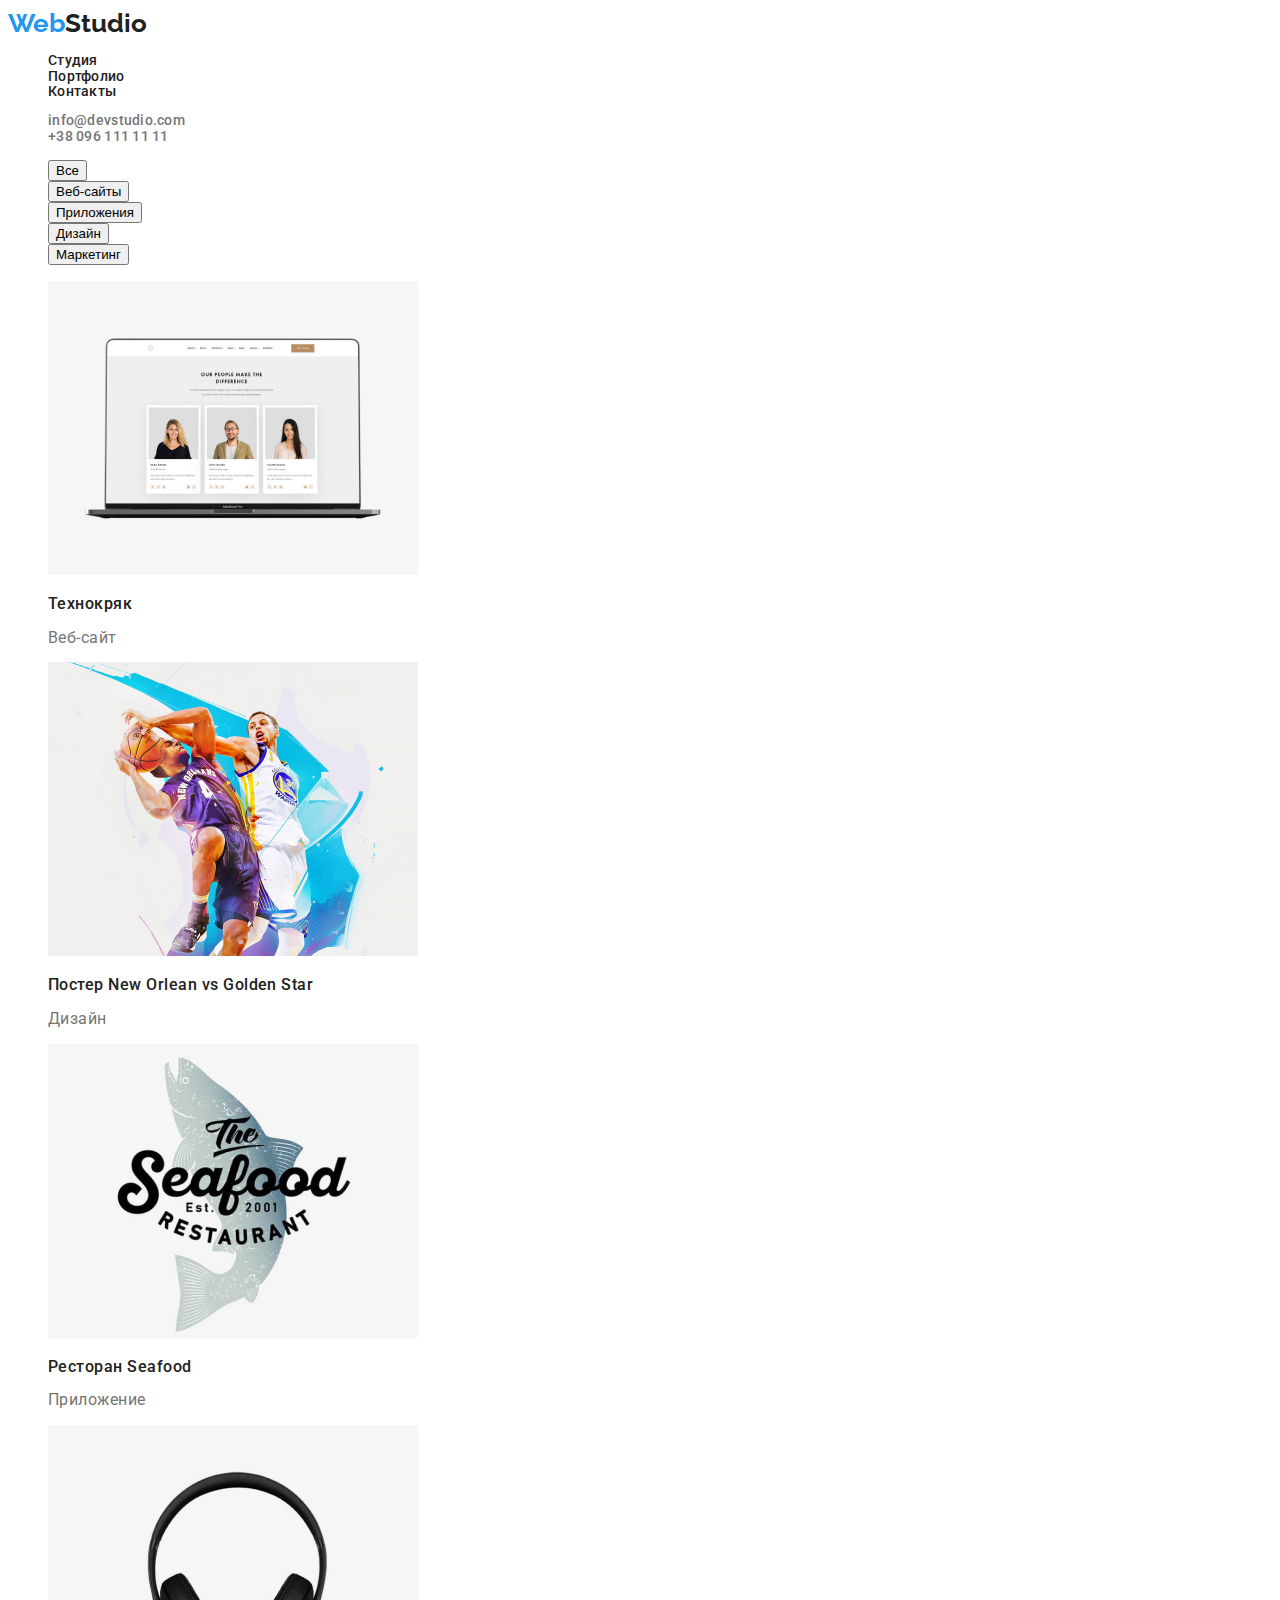
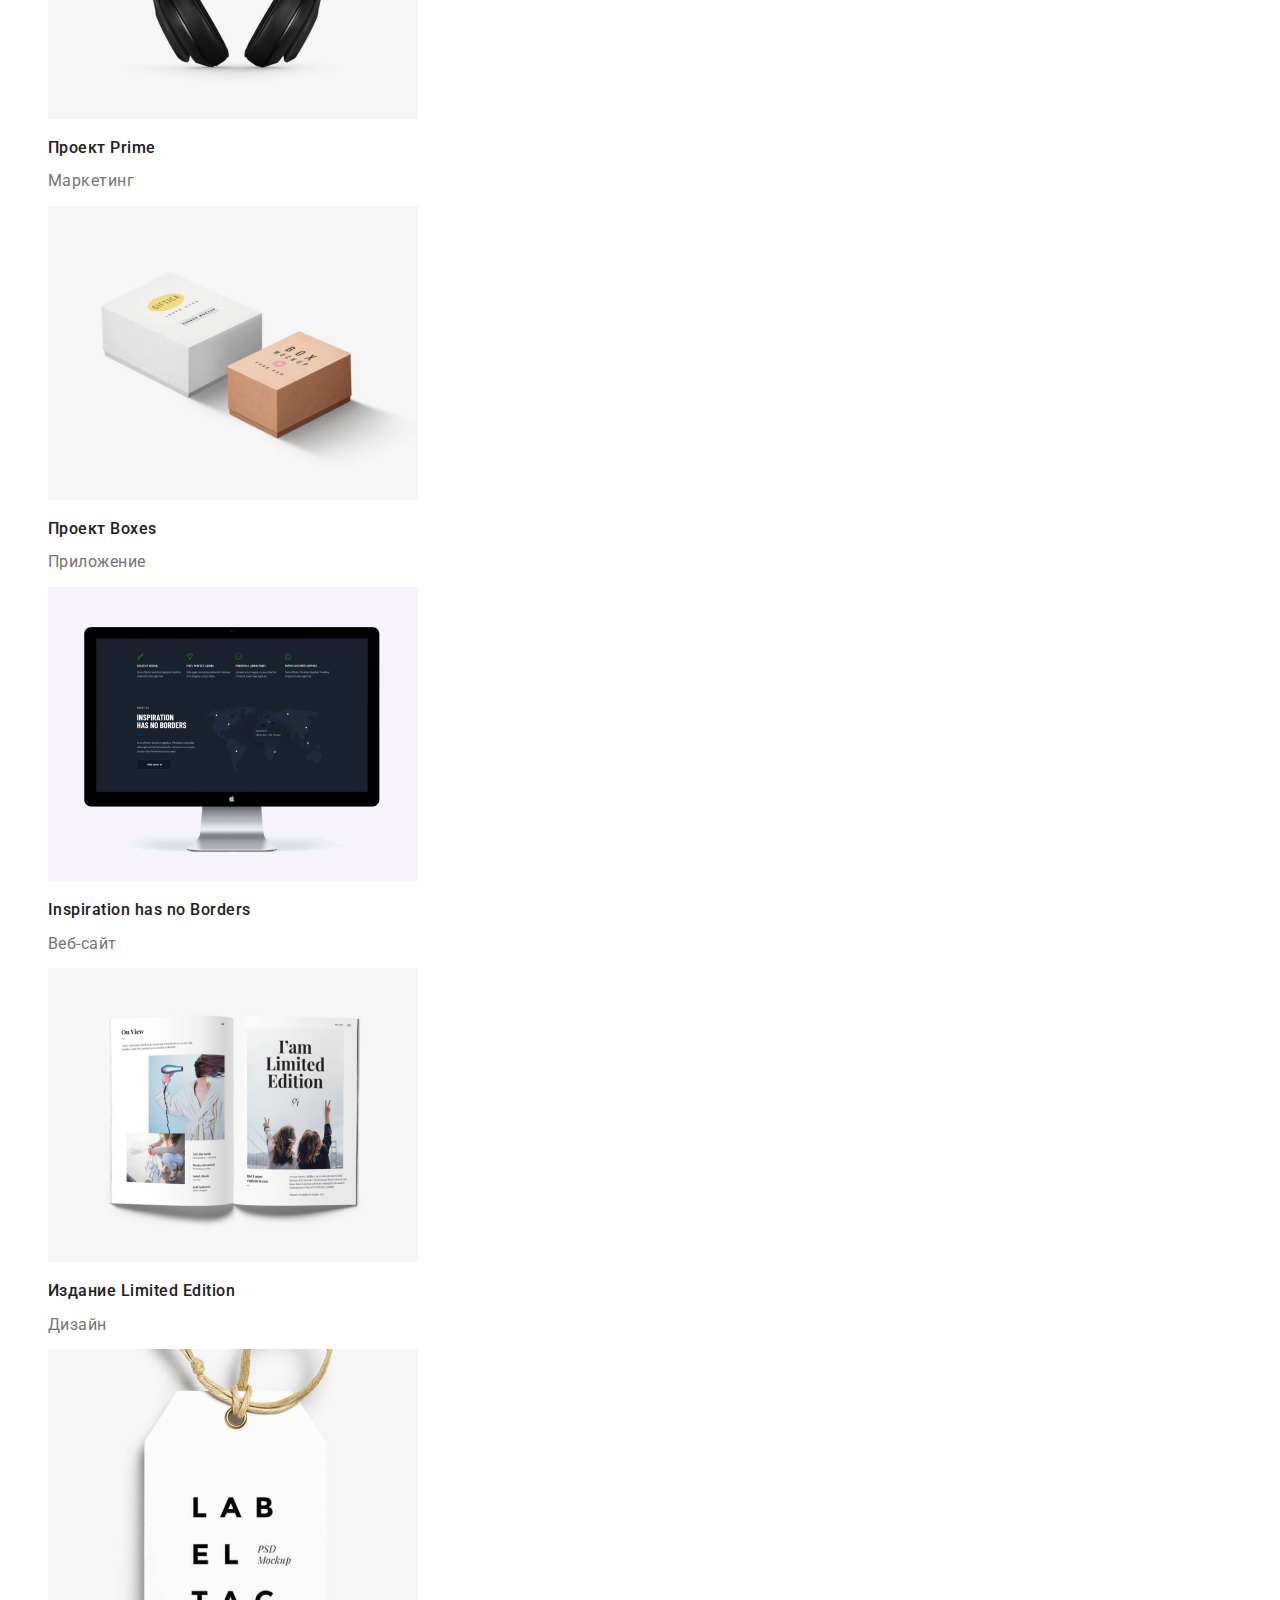
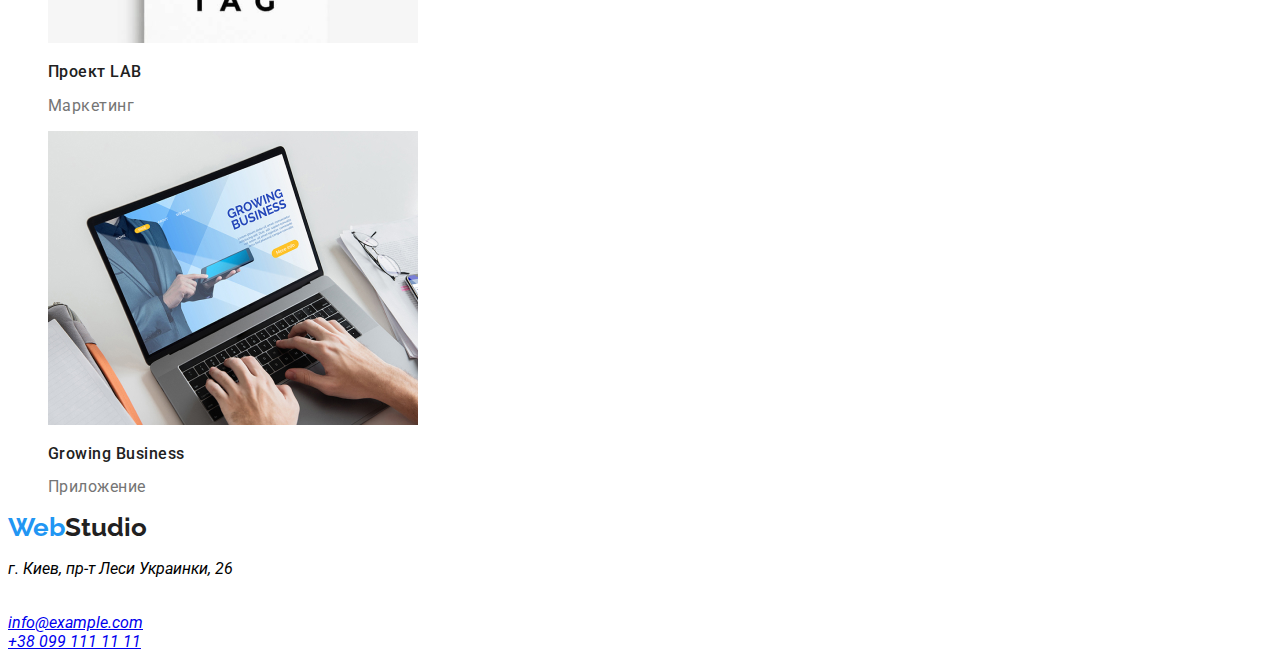
==== portfolio.html @ 52f489bc "." ====
<!DOCTYPE html>
<html lang="ru">

<head>
    <meta charset="UTF-8">
    <meta http-equiv="X-UA-Compatible" content="IE=edge">
    <meta name="viewport" content="width=device-width, initial-scale=1.0">
    <title>GOIT-HW-02</title>
    <link rel="stylesheet" href="css/styles.css">
    <link rel="preconnect" href="https://fonts.gstatic.com">
    <link href="https://fonts.googleapis.com/css2?family=Raleway:wght@700&family=Roboto:wght@400;500;700&display=swap"
        rel="stylesheet">
</head>

<body>
<!-- Шапка -->
<header>
    <nav>
        <a href="./index.html" class="logo">Web<span class="logo-span">Studio</span></a>
        <ul class="head-menu">
            <li><a href="./index.html" class="head-link">Студия</a></li>
            <li><a href="./portfolio.html" class="head-link">Портфолио</a></li>
            <li><a href="" class="head-link">Контакты</a></li>
        </ul>
    </nav>
    <ul class="head-contacts">
        <li><a href="mailto:info@devstudio.com" class="contact-link">info@devstudio.com</a></li>
        <li><a href="tel:+38 096 111 11 11" class="contact-link">+38 096 111 11 11</a></li>
    </ul>
</header>
    <main>
        <!-- Навигация -->
        <section>
            <ul class="button-nav">
                <li class="item"><a href=""><button type="button">Все</button></a></li>
                <li class="item"><a href=""><button type="button">Веб-сайты</button></a></li>
                <li class="item"><a href=""><button type="button">Приложения</button></a></li>
                <li class="item"><a href=""><button type="button">Дизайн</button></a></li>
                <li class="item"><a href=""><button type="button">Маркетинг</button></a></li>
            </ul>
        </section>
        <!-- Карточки -->
        <section class="product">
            <ul class="product-line">
                <li class="item">
                    <a class="link" href="">
                        <img src="./images/work1.jpg" alt="Веб-сайт" width="370" height="294">
                        <h3 class="heading">Технокряк</h3>
                        <p>Веб-сайт</p>
                    </a>
                </li>
                <li class="item">
                    <a class="link" href="">
                        <img src="./images/work2.jpg" alt="Дизайн" width="370" height="294">
                        <h3 class="heading">Постер New Orlean vs Golden Star</h3>
                        <p>Дизайн</p></a>
                    </li>
                <li class="item">
                    <a class="link" href="">
                        <img src="./images/work3.jpg" alt="Приложение" width="370" height="294">
                        <h3 class="heading">Ресторан Seafood</h3>
                        <p>Приложение</p></a>
                    </li>
                <li class="item">
                    <a class="link" href="">
                        <img src="./images/work4.jpg" alt="Маркетинг" width="370" height="294">
                        <h3 class="heading">Проект Prime</h3>
                        <p>Маркетинг</p></a>
                    </li>
                <li class="item">
                    <a class="link" href="">
                        <img src="./images/work5.jpg" alt="Приложение" width="370" height="294">
                        <h3 class="heading">Проект Boxes</h3>
                        <p>Приложение</p></a>
                    </li>
                <li class="item">
                    <a class="link" href="">
                        <img src="./images/work6.jpg" alt="Веб-сайт" width="370" height="294">
                        <h3 class="heading">Inspiration has no Borders</h3>
                        <p>Веб-сайт</p></a>
                    </li>
                <li class="item">
                    <a class="link" href="">
                        <img src="./images/work7.jpg" alt="Дизайн" width="370" height="294">
                        <h3 class="heading">Издание Limited Edition</h3>
                        <p>Дизайн</p></a>
                    </li>
                <li class="item">
                    <a class="link" href="">
                        <img src="./images/work8.jpg" alt="Маркетинг" width="370" height="294">
                        <h3 class="heading">Проект LAB</h3>
                        <p>Маркетинг</p></a>
                    </li>
                <li class="item">
                    <a class="link" href="">
                        <img src="./images/work9.jpg" alt="Приложение" width="370" height="294">
                        <h3 class="heading">Growing Business</h3>
                        <p>Приложение</p></a>
                    </li>
            </ul>
        </section>
    </main>
    <!-- Подвал -->
    <footer>
        <a href="logo" class="logo">Web<span class="logo-span">Studio</span></a>
        <address>
            <p>г. Киев, пр-т Леси Украинки, 26</p> <br>
            <a href="mailto:info@example.com">info@example.com</a> <br>
            <a href="tel:+38 099 111 11 11">+38 099 111 11 11</a>
        </address>
    </footer3
</body>

</html>
---- css/styles.css ----
:root {
  --bg-color: #ffffff;
  --second-text-color: #2196f3;
  --lead-text-color: #212121;
  --contacts-text: #757575;
}
body {
  font-family: "Roboto", sans-serif;
}
.logo {
  font-family: "Raleway", sans-serif;
  font-weight: 700;
  font-size: 26px;
  color: var(--second-text-color);
  line-height: 1.2;
  text-decoration: none;
}
.logo-span {
  color: var(--lead-text-color);
}
.head-menu {
  color: var(--lead-text-color);
  font-weight: 500;
  font-size: 14px;
  line-height: 1.1;
  letter-spacing: 0.02em;
  list-style: none;
}
.head-link {
  text-decoration: none;
  color: var(--lead-text-color);
}
.head-link:focus,
.head-link:hover {
  color: var(--second-text-color);
}
.head-contacts {
  color: var(--contacts-text);
  font-weight: 500;
  font-size: 14px;
  line-height: 1.1;
  letter-spacing: 0.02em;
  list-style: none;
  text-decoration: none;
}
.contact-link {
  text-decoration: none;
  color: var(--contacts-text);
}
.contact-link:focus,
.contact-link:hover {
  color: var(--second-text-color);
}
.banner {
  text-align: center;
}
.banner > h1 {
  font-size: 44px;
  font-weight: 900;
  line-height: 1.3;
  text-transform: uppercase;
  /* color: var(--bg-color); */
}
.banner > button {
  color: var(--bg-color);
  font-size: 16px;
  font-weight: 700;
  line-height: 1.8;
  cursor: pointer;
}
.work li {
  list-style: none;
}
.work-line h2 {
  font-weight: 700;
  font-size: 14px;
  line-height: 1.1;
  letter-spacing: 0.03em;
  text-transform: uppercase;
  color: var(--lead-text-color);
}
.work-line p {
  font-size: 14px;
  line-height: 1.7;
  letter-spacing: 0.03em;
  color: var(--contacts-text);
}
.work-heading {
  font-weight: 700;
  font-size: 36px;
  line-height: 1.1;
  letter-spacing: 0.03em;
  text-align: center;
  color: var(--lead-text-color);
}
.team li {
  list-style: none;
}
.team-heading {
  font-weight: 700;
  font-weight: 700;
  font-size: 36px;
  line-height: 1.1;
  letter-spacing: 0.03em;
  text-align: center;
  color: var(--lead-text-color);
}
.team-line h3 {
  font-size: 16px;
  font-weight: 500;
  line-height: 1.1;
  letter-spacing: 0.03em;
  color: var(--lead-text-color);
}
.team-line p {
  font-size: 16px;
  line-height: 1.1;
  letter-spacing: 0.03em;
  color: var(--contacts-text);
}
/* Фильтр */

.button-nav .item {
  list-style: none;
}
/* Продукты компании */

.product-line {
  list-style: none;
}
.product-line .heading {
  font-size: 16px;
  font-weight: 500;
  line-height: 1.1;
  letter-spacing: 0.03em;
  color: var(--lead-text-color);
}
.product-line p {
  font-size: 16px;
  line-height: 1.1;
  letter-spacing: 0.03em;
  color: var(--contacts-text);
}
.product-line .link {
  text-decoration: none;
}
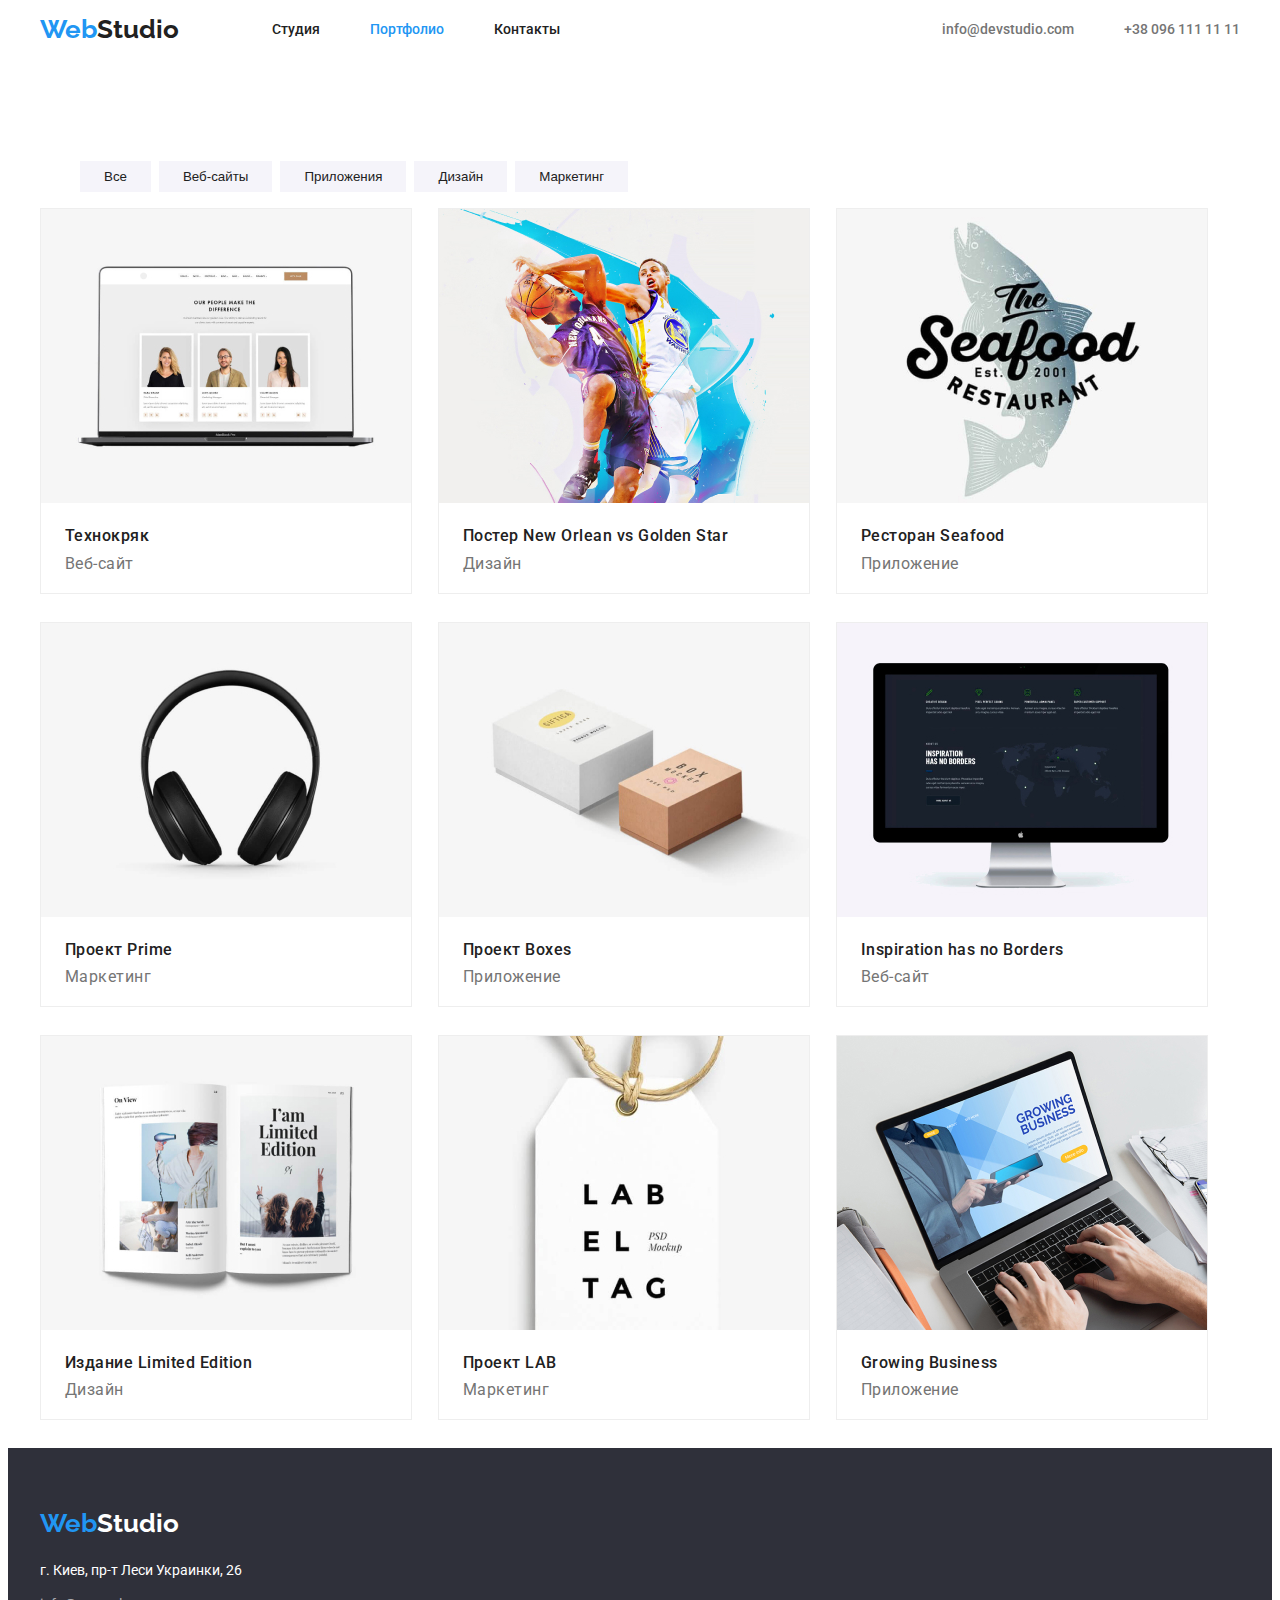
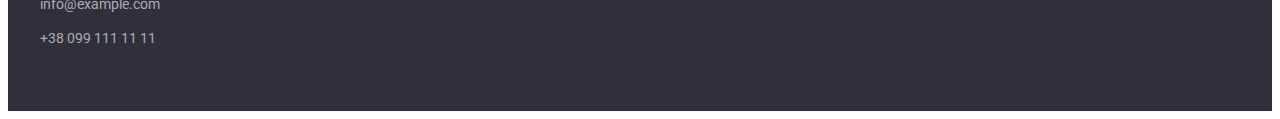
==== commit c813ad9f: "Комит" ====
--- a/portfolio.html
+++ b/portfolio.html
@@ -5,7 +5,10 @@
     <meta charset="UTF-8">
     <meta http-equiv="X-UA-Compatible" content="IE=edge">
     <meta name="viewport" content="width=device-width, initial-scale=1.0">
-    <title>GOIT-HW-02</title>
+    <title>GOIT-HW-03</title>
+    <link rel="stylesheet" href="https://cdnjs.cloudflare.com/ajax/libs/modern-normalize/1.1.0/modern-normalize.min.css"
+        integrity="sha512-wpPYUAdjBVSE4KJnH1VR1HeZfpl1ub8YT/NKx4PuQ5NmX2tKuGu6U/JRp5y+Y8XG2tV+wKQpNHVUX03MfMFn9Q=="
+        crossorigin="anonymous" referrerpolicy="no-referrer" />
     <link rel="stylesheet" href="css/styles.css">
     <link rel="preconnect" href="https://fonts.gstatic.com">
     <link href="https://fonts.googleapis.com/css2?family=Raleway:wght@700&family=Roboto:wght@400;500;700&display=swap"
@@ -14,101 +17,113 @@
 
 <body>
 <!-- Шапка -->
-<header>
-    <nav>
-        <a href="./index.html" class="logo">Web<span class="logo-span">Studio</span></a>
-        <ul class="head-menu">
-            <li><a href="./index.html" class="head-link">Студия</a></li>
-            <li><a href="./portfolio.html" class="head-link">Портфолио</a></li>
-            <li><a href="" class="head-link">Контакты</a></li>
+<header class="header-page">
+    <div class="container">
+        <nav class="nav-head">
+            <!-- Логотип -->
+            <a href="./index.html" class="logo">Web<span class="logo-span">Studio</span></a>
+            <!-- Меню  -->
+            <ul class="head-menu">
+                <li class="item "><a href="./index.html" class="head-link">Студия</a></li>
+                <li class="item"><a href="./portfolio.html" class="head-link active">Портфолио</a></li>
+                <li class="item"><a href="" class="head-link">Контакты</a></li>
+            </ul>
+        </nav>
+        <!-- Контакты -->
+        <ul class="head-contacts">
+            <li class="item"><a class="link" href="mailto:info@devstudio.com">info@devstudio.com</a></li>
+            <li class="item"><a class="link" href="tel:+38 096 111 11 11">+38 096 111 11 11</a></li>
         </ul>
-    </nav>
-    <ul class="head-contacts">
-        <li><a href="mailto:info@devstudio.com" class="contact-link">info@devstudio.com</a></li>
-        <li><a href="tel:+38 096 111 11 11" class="contact-link">+38 096 111 11 11</a></li>
-    </ul>
+
+    </div>
 </header>
     <main>
         <!-- Навигация -->
-        <section>
-            <ul class="button-nav">
-                <li class="item"><a href=""><button type="button">Все</button></a></li>
-                <li class="item"><a href=""><button type="button">Веб-сайты</button></a></li>
-                <li class="item"><a href=""><button type="button">Приложения</button></a></li>
-                <li class="item"><a href=""><button type="button">Дизайн</button></a></li>
-                <li class="item"><a href=""><button type="button">Маркетинг</button></a></li>
+        <section class="filtr">
+            <div class="container">
+            <ul class="line">
+                <li class="item"><a class="link" href=""><button class="button" type="button">Все</button></a></li>
+                <li class="item"><a class="link" href=""><button class="button" type="button">Веб-сайты</button></a></li>
+                <li class="item"><a class="link" href=""><button class="button" type="button">Приложения</button></a></li>
+                <li class="item"><a class="link" href=""><button class="button" type="button">Дизайн</button></a></li>
+                <li class="item"><a class="link" href=""><button class="button" type="button">Маркетинг</button></a></li>
             </ul>
+            </div>
         </section>
         <!-- Карточки -->
         <section class="product">
-            <ul class="product-line">
+            <div class="container">
+            <ul class="line">
                 <li class="item">
                     <a class="link" href="">
                         <img src="./images/work1.jpg" alt="Веб-сайт" width="370" height="294">
-                        <h3 class="heading">Технокряк</h3>
-                        <p>Веб-сайт</p>
+                        <h3 class="title">Технокряк</h3>
+                        <p class="text">Веб-сайт</p>
                     </a>
                 </li>
                 <li class="item">
                     <a class="link" href="">
                         <img src="./images/work2.jpg" alt="Дизайн" width="370" height="294">
-                        <h3 class="heading">Постер New Orlean vs Golden Star</h3>
-                        <p>Дизайн</p></a>
+                        <h3 class="title">Постер New Orlean vs Golden Star</h3>
+                        <p class="text">Дизайн</p></a>
                     </li>
                 <li class="item">
                     <a class="link" href="">
                         <img src="./images/work3.jpg" alt="Приложение" width="370" height="294">
-                        <h3 class="heading">Ресторан Seafood</h3>
-                        <p>Приложение</p></a>
+                        <h3 class="title">Ресторан Seafood</h3>
+                        <p class="text">Приложение</p></a>
                     </li>
                 <li class="item">
                     <a class="link" href="">
                         <img src="./images/work4.jpg" alt="Маркетинг" width="370" height="294">
-                        <h3 class="heading">Проект Prime</h3>
-                        <p>Маркетинг</p></a>
+                        <h3 class="title">Проект Prime</h3>
+                        <p class="text">Маркетинг</p></a>
                     </li>
                 <li class="item">
                     <a class="link" href="">
                         <img src="./images/work5.jpg" alt="Приложение" width="370" height="294">
-                        <h3 class="heading">Проект Boxes</h3>
-                        <p>Приложение</p></a>
+                        <h3 class="title">Проект Boxes</h3>
+                        <p class="text">Приложение</p></a>
                     </li>
                 <li class="item">
                     <a class="link" href="">
                         <img src="./images/work6.jpg" alt="Веб-сайт" width="370" height="294">
-                        <h3 class="heading">Inspiration has no Borders</h3>
-                        <p>Веб-сайт</p></a>
+                        <h3 class="title">Inspiration has no Borders</h3>
+                        <p class="text">Веб-сайт</p></a>
                     </li>
                 <li class="item">
                     <a class="link" href="">
                         <img src="./images/work7.jpg" alt="Дизайн" width="370" height="294">
-                        <h3 class="heading">Издание Limited Edition</h3>
-                        <p>Дизайн</p></a>
+                        <h3 class="title">Издание Limited Edition</h3>
+                        <p class="text">Дизайн</p></a>
                     </li>
                 <li class="item">
                     <a class="link" href="">
                         <img src="./images/work8.jpg" alt="Маркетинг" width="370" height="294">
-                        <h3 class="heading">Проект LAB</h3>
-                        <p>Маркетинг</p></a>
+                        <h3 class="title">Проект LAB</h3>
+                        <p class="text">Маркетинг</p></a>
                     </li>
                 <li class="item">
                     <a class="link" href="">
                         <img src="./images/work9.jpg" alt="Приложение" width="370" height="294">
-                        <h3 class="heading">Growing Business</h3>
-                        <p>Приложение</p></a>
+                        <h3 class="title">Growing Business</h3>
+                        <p class="text">Приложение</p></a>
                     </li>
             </ul>
+            </div>
         </section>
     </main>
     <!-- Подвал -->
-    <footer>
-        <a href="logo" class="logo">Web<span class="logo-span">Studio</span></a>
-        <address>
-            <p>г. Киев, пр-т Леси Украинки, 26</p> <br>
-            <a href="mailto:info@example.com">info@example.com</a> <br>
-            <a href="tel:+38 099 111 11 11">+38 099 111 11 11</a>
-        </address>
-    </footer3
+    <footer class="footer">
+        <div class="cont-footer container">
+            <a href="logo" class="logo">Web<span class="logo-span">Studio</span></a>
+            <address>
+                <p class="text">г. Киев, пр-т Леси Украинки, 26</p>
+                <a class="link" href="mailto:info@example.com">info@example.com</a>
+                <a class="link" href="tel:+38 099 111 11 11">+38 099 111 11 11</a>
+            </address>
+        </div>
+    </footer>
 </body>
 
 </html>--- a/css/styles.css
+++ b/css/styles.css
@@ -3,75 +3,144 @@
   --second-text-color: #2196f3;
   --lead-text-color: #212121;
   --contacts-text: #757575;
+  --hero: #2f303a;
+  --footer-link: rgba(255, 255, 255, 0.6);
+  --filtr: #f5f4fa;
 }
 body {
   font-family: "Roboto", sans-serif;
 }
+
+/* Шапка */
+/* Контейнер */
+.container {
+  display: flex;
+
+  width: 1200px;
+  margin-left: auto;
+  margin-right: auto;
+  padding: 0px 15px;
+}
+
+/* Логотип */
 .logo {
-  font-family: "Raleway", sans-serif;
-  font-weight: 700;
+  font-family: Raleway;
+  font-style: normal;
+  font-weight: bold;
   font-size: 26px;
+  line-height: 1.2;
   color: var(--second-text-color);
-  line-height: 1.2;
-  text-decoration: none;
+  text-decoration: none;
+  border-color: transparent;
 }
 .logo-span {
   color: var(--lead-text-color);
 }
+/* Меню навигации */
+.nav-head {
+  display: flex;
+  align-items: center;
+}
 .head-menu {
-  color: var(--lead-text-color);
+  display: flex;
+
+  list-style: none;
+  font-family: Roboto;
+  font-style: normal;
   font-weight: 500;
   font-size: 14px;
   line-height: 1.1;
-  letter-spacing: 0.02em;
-  list-style: none;
+  margin-left: 93px;
+  padding: 0;
+}
+.head-menu .item:not(:first-child) {
+  margin-left: 50px;
 }
 .head-link {
-  text-decoration: none;
-  color: var(--lead-text-color);
-}
-.head-link:focus,
-.head-link:hover {
+  display: block;
+  text-decoration: none;
+  color: var(--lead-text-color);
+}
+.head-link:hover,
+.head-link:focus {
   color: var(--second-text-color);
 }
+
+/* Контакты */
 .head-contacts {
-  color: var(--contacts-text);
+  display: flex;
+
+  margin-left: auto;
+  font-family: Roboto;
+  font-style: normal;
   font-weight: 500;
   font-size: 14px;
   line-height: 1.1;
-  letter-spacing: 0.02em;
-  list-style: none;
-  text-decoration: none;
-}
-.contact-link {
-  text-decoration: none;
-  color: var(--contacts-text);
-}
-.contact-link:focus,
-.contact-link:hover {
+  color: var(--contacts-text);
+  list-style: none;
+}
+.head-contacts .item:not(:first-child) {
+  margin-left: 50px;
+}
+.head-contacts .link {
+  color: var(--contacts-text);
+  text-decoration: none;
+}
+.head-contacts .link:focus,
+.head-contacts .link:hover {
   color: var(--second-text-color);
 }
+
+/* Спец.класс */
+.active {
+  color: var(--second-text-color);
+}
+
+/* Герой */
 .banner {
   text-align: center;
-}
-.banner > h1 {
+  background-color: var(--hero);
+  padding: 200px 452px;
+}
+.banner .title {
   font-size: 44px;
   font-weight: 900;
   line-height: 1.3;
   text-transform: uppercase;
-  /* color: var(--bg-color); */
-}
-.banner > button {
-  color: var(--bg-color);
+  color: var(--bg-color);
+}
+.banner .button {
+  color: var(--bg-color);
+  background-color: var(--second-text-color);
   font-size: 16px;
   font-weight: 700;
   line-height: 1.8;
   cursor: pointer;
-}
-.work li {
-  list-style: none;
-}
-.work-line h2 {
+  padding: 10px 32px;
+  box-shadow: 0px 4px 4px rgba(0, 0, 0, 0.15);
+  border-color: transparent;
+  border-radius: 4px;
+}
+/* Наши сильные стороны */
+.work {
+  padding: 94px 0;
+}
+.work .item {
+  list-style: none;
+  width: 270px;
+}
+.work .item.item:not(:first-child) {
+  margin-left: 30px;
+}
+.work-line {
+  display: flex;
+  padding: 0;
+  margin: 0;
+}
+.work-line .title {
+  margin-bottom: 10px;
+  margin-top: 0;
+
   font-weight: 700;
   font-size: 14px;
   line-height: 1.1;
@@ -79,13 +148,15 @@
   text-transform: uppercase;
   color: var(--lead-text-color);
 }
-.work-line p {
+.work-line .text {
+  margin: 0;
   font-size: 14px;
   line-height: 1.7;
   letter-spacing: 0.03em;
   color: var(--contacts-text);
 }
-.work-heading {
+/* Чем мы занимаемся */
+.work-heading .title {
   font-weight: 700;
   font-size: 36px;
   line-height: 1.1;
@@ -93,10 +164,38 @@
   text-align: center;
   color: var(--lead-text-color);
 }
-.team li {
-  list-style: none;
-}
-.team-heading {
+.work-heading .line {
+  list-style: none;
+  display: flex;
+}
+.work-heading .images {
+  display: block;
+}
+.work-heading .item:not(:first-child) {
+  margin-left: 30px;
+}
+/* Наша команда */
+.team {
+  padding: 94px 0;
+}
+.team .images {
+  display: block;
+}
+.team .line {
+  display: flex;
+}
+.team .item {
+  list-style: none;
+  box-shadow: 0px 1px 3px rgba(0, 0, 0, 0.12), 0px 1px 1px rgba(0, 0, 0, 0.14),
+    0px 2px 1px rgba(0, 0, 0, 0.2);
+  border-radius: 0px 0px 4px 4px;
+  text-align: center;
+  padding-bottom: 30px;
+}
+.team .item:not(:first-child) {
+  margin-left: 30px;
+}
+.team .title-lead {
   font-weight: 700;
   font-weight: 700;
   font-size: 36px;
@@ -105,42 +204,118 @@
   text-align: center;
   color: var(--lead-text-color);
 }
-.team-line h3 {
+.team .title {
   font-size: 16px;
   font-weight: 500;
   line-height: 1.1;
   letter-spacing: 0.03em;
   color: var(--lead-text-color);
-}
-.team-line p {
-  font-size: 16px;
-  line-height: 1.1;
-  letter-spacing: 0.03em;
-  color: var(--contacts-text);
+  margin: 0;
+  margin-top: 30px;
+}
+.team .text {
+  font-size: 16px;
+  line-height: 1.1;
+  letter-spacing: 0.03em;
+  color: var(--contacts-text);
+  margin: 0;
+  margin-top: 10px;
+}
+/* Подвал */
+.footer {
+  background: var(--hero);
+}
+.footer .logo-span {
+  color: var(--bg-color);
+}
+.cont-footer {
+  display: block;
+  padding: 60px 0;
+}
+.cont-footer .text {
+  font-family: Roboto;
+  font-style: normal;
+  font-weight: normal;
+  font-size: 14px;
+  line-height: 1.7;
+  color: var(--bg-color);
+  margin: 0;
+  margin-top: 20px;
+}
+.cont-footer .link {
+  display: block;
+  font-family: Roboto;
+  font-style: normal;
+  font-weight: normal;
+  font-size: 14px;
+  line-height: 1.7;
+  color: var(--footer-link);
+  text-decoration: none;
+  margin-top: 10px;
 }
 /* Фильтр */
-
-.button-nav .item {
-  list-style: none;
+.filtr {
+  padding-top: 94px;
+}
+.filtr .line {
+  list-style: none;
+  display: flex;
+}
+.filtr .item:not(:first-child) {
+  margin-left: 8px;
+}
+.filtr .button {
+  color: var(--lead-text-color);
+  background-color: var(--filtr);
+  border-color: transparent;
+  padding: 6px 22px;
+}
+.filtr .button:focus,
+.filtr .button:hover {
+  color: var(--bg-color);
+  background-color: var(--second-text-color);
+  box-shadow: 0px 3px 1px rgba(0, 0, 0, 0.1), 0px 1px 2px rgba(0, 0, 0, 0.08),
+    0px 2px 2px rgba(0, 0, 0, 0.12);
+  border-radius: 4px;
 }
 /* Продукты компании */
 
-.product-line {
-  list-style: none;
-}
-.product-line .heading {
+.product .line {
+  list-style: none;
+  display: flex;
+  flex-wrap: wrap;
+  margin: 0;
+  padding: 0;
+}
+.product .item {
+  margin-bottom: 28px;
+  margin-right: 26px;
+  background: var(--bg-color);
+  border: 1px solid #eeeeee;
+  padding-bottom: 20px;
+}
+.product .item:nth-child(3n) {
+  margin-right: 0;
+}
+.product .title {
   font-size: 16px;
   font-weight: 500;
   line-height: 1.1;
   letter-spacing: 0.03em;
   color: var(--lead-text-color);
-}
-.product-line p {
-  font-size: 16px;
-  line-height: 1.1;
-  letter-spacing: 0.03em;
-  color: var(--contacts-text);
-}
-.product-line .link {
-  text-decoration: none;
-}
+  margin: 0;
+  margin-top: 20px;
+  margin-bottom: 10px;
+  margin-left: 24px;
+}
+.product .text {
+  font-size: 16px;
+  line-height: 1.1;
+  letter-spacing: 0.03em;
+  color: var(--contacts-text);
+  margin: 0;
+  margin-left: 24px;
+}
+.product .link {
+  text-decoration: none;
+}
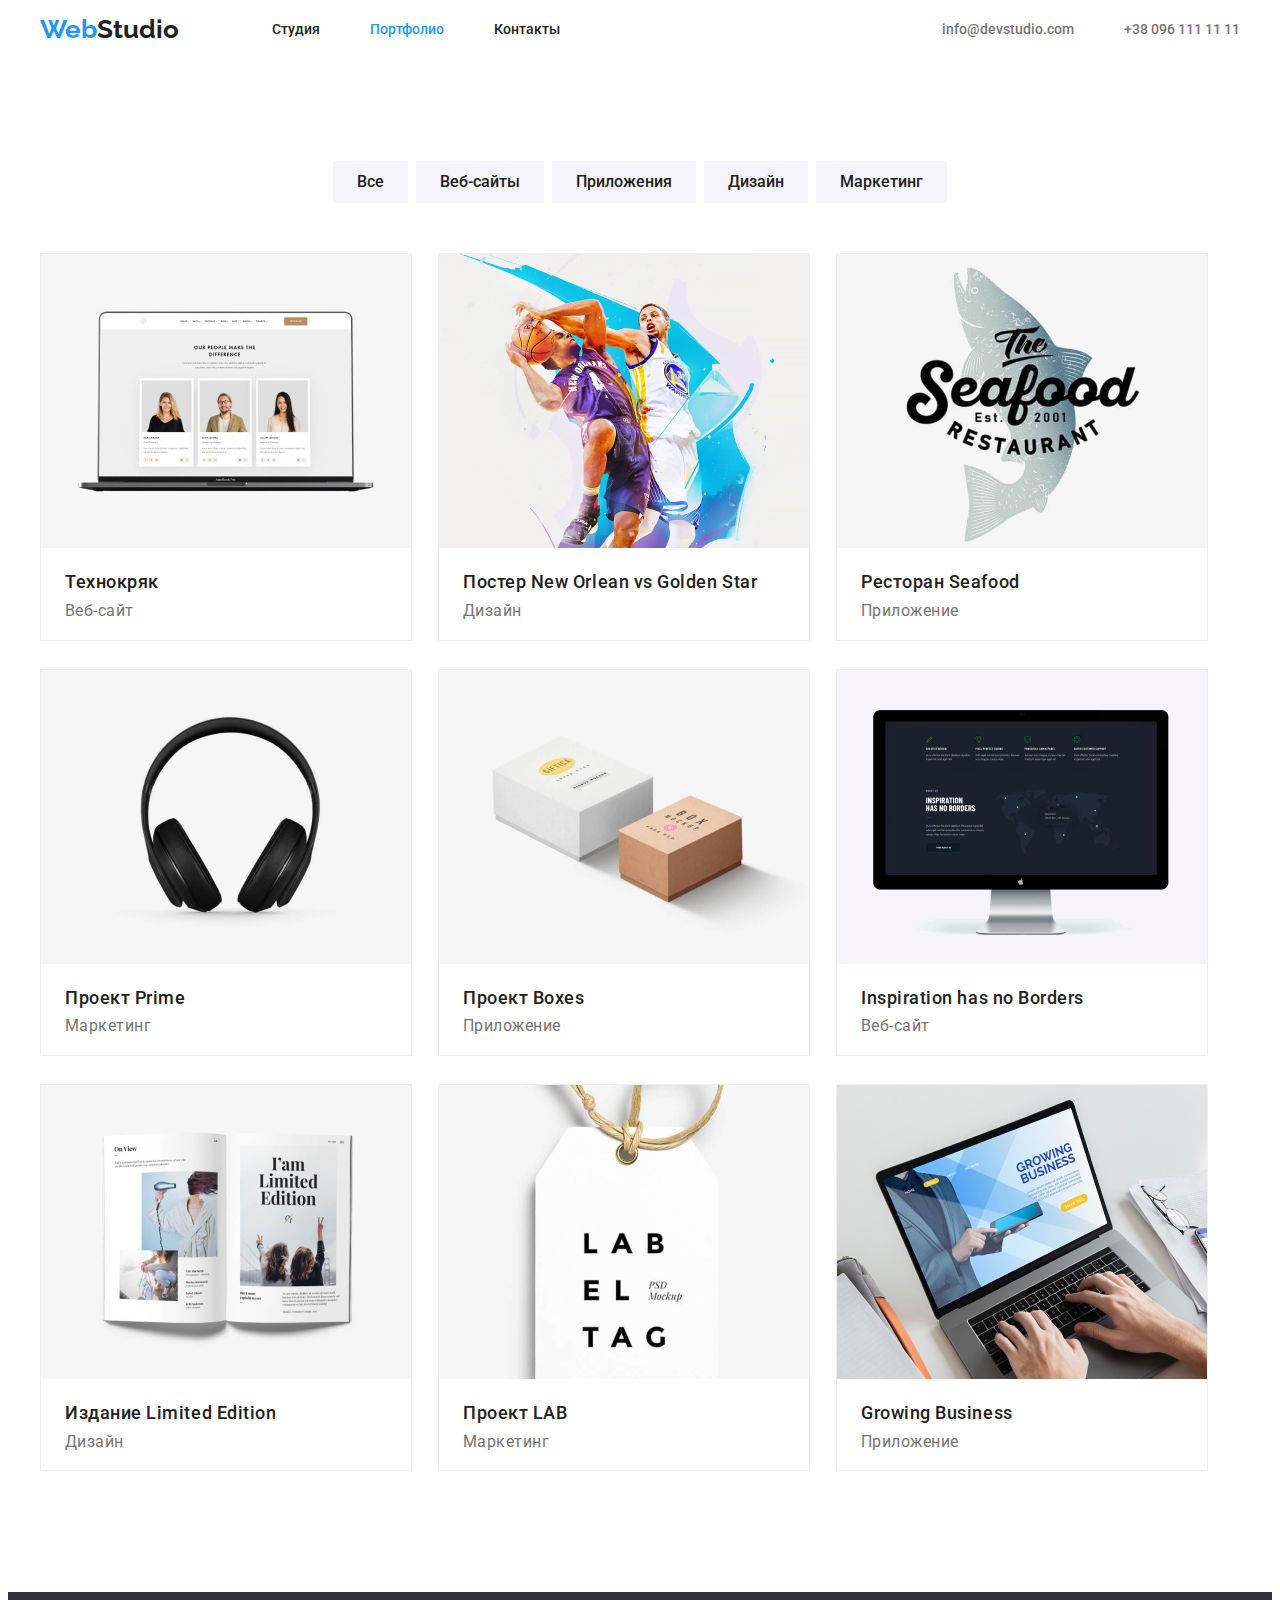
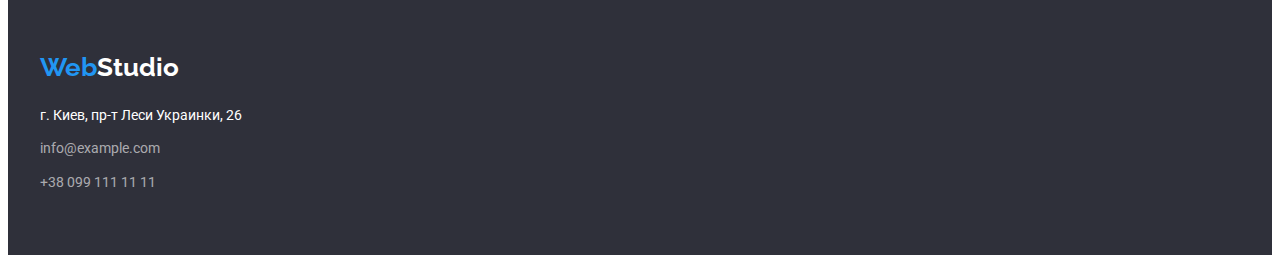
==== commit 7fa159c6: "Коррект" ====
--- a/portfolio.html
+++ b/portfolio.html
@@ -11,7 +11,7 @@
         crossorigin="anonymous" referrerpolicy="no-referrer" />
     <link rel="stylesheet" href="css/styles.css">
     <link rel="preconnect" href="https://fonts.gstatic.com">
-    <link href="https://fonts.googleapis.com/css2?family=Raleway:wght@700&family=Roboto:wght@400;500;700&display=swap"
+    <link href="https://fonts.googleapis.com/css2?family=Raleway:wght@700&family=Roboto:wght@400;500;700;900&display=swap"
         rel="stylesheet">
 </head>
 
@@ -52,6 +52,7 @@
         </section>
         <!-- Карточки -->
         <section class="product">
+
             <div class="container">
             <ul class="line">
                 <li class="item">
--- a/css/styles.css
+++ b/css/styles.css
@@ -121,6 +121,9 @@
   border-color: transparent;
   border-radius: 4px;
 }
+.banner .button:hover {
+  color: #188CE8;
+}
 /* Наши сильные стороны */
 .work {
   padding: 94px 0;
@@ -260,6 +263,10 @@
 .filtr .line {
   list-style: none;
   display: flex;
+  padding: 0;
+  margin-bottom: 50px;
+  margin-left: auto;
+  margin-right: auto;
 }
 .filtr .item:not(:first-child) {
   margin-left: 8px;
@@ -269,6 +276,11 @@
   background-color: var(--filtr);
   border-color: transparent;
   padding: 6px 22px;
+  font-family: Roboto;
+  font-style: normal;
+  font-weight: 500;
+  font-size: 16px;
+  line-height: 1.62;
 }
 .filtr .button:focus,
 .filtr .button:hover {
@@ -279,7 +291,9 @@
   border-radius: 4px;
 }
 /* Продукты компании */
-
+.product {
+  padding-bottom: 93px;
+}
 .product .line {
   list-style: none;
   display: flex;
@@ -298,7 +312,7 @@
   margin-right: 0;
 }
 .product .title {
-  font-size: 16px;
+  font-size: 18px;
   font-weight: 500;
   line-height: 1.1;
   letter-spacing: 0.03em;
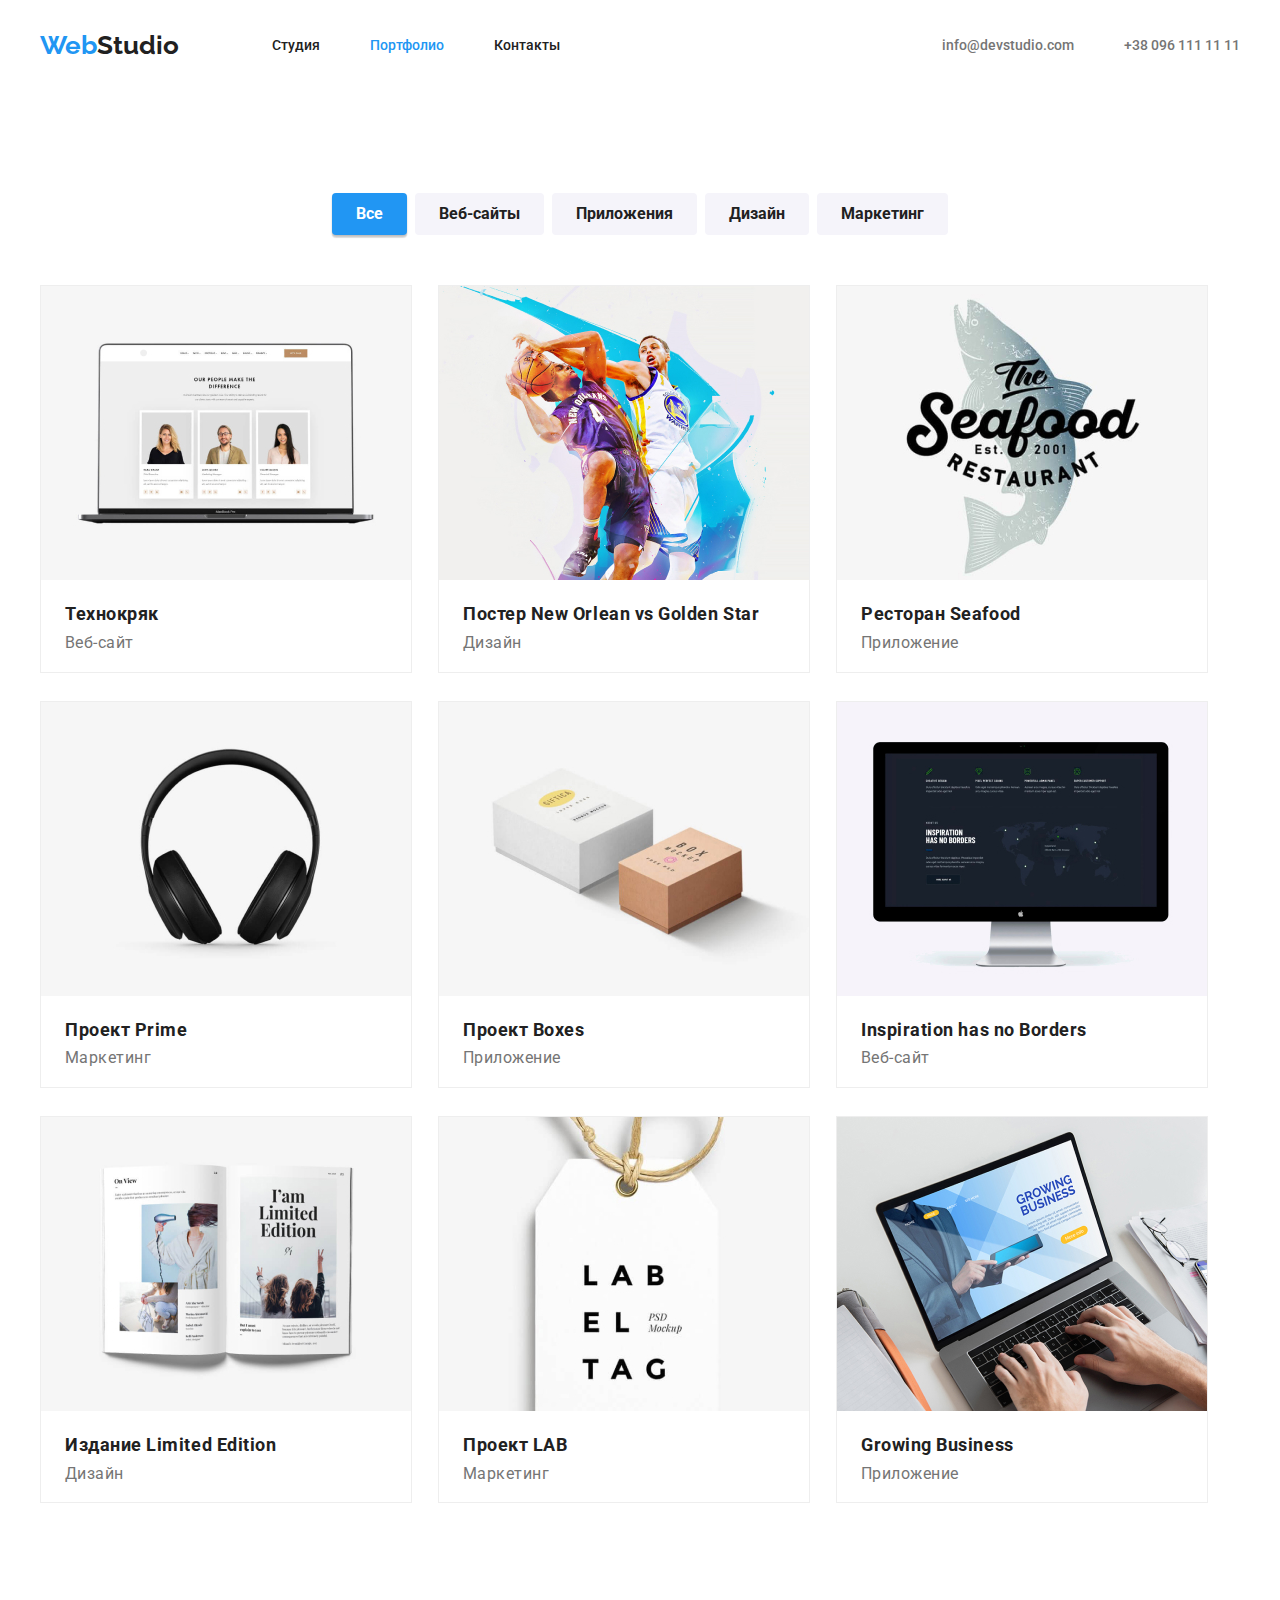
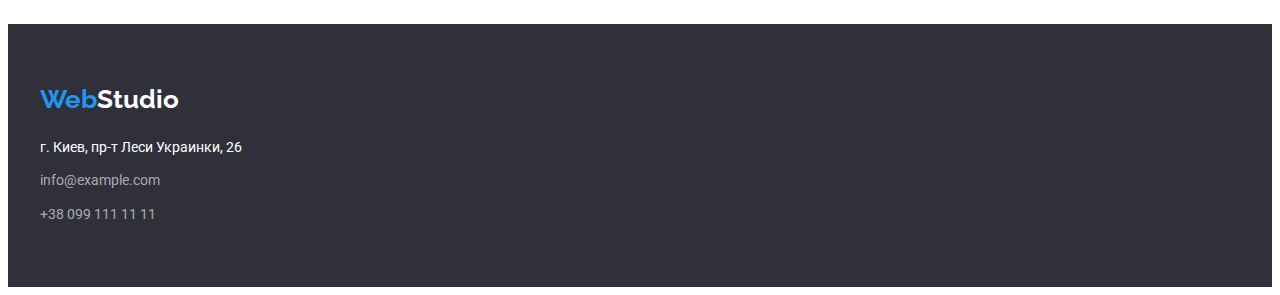
==== commit 09cb9c55: "Коррект" ====
--- a/portfolio.html
+++ b/portfolio.html
@@ -42,7 +42,7 @@
         <section class="filtr">
             <div class="container">
             <ul class="line">
-                <li class="item"><a class="link" href=""><button class="button" type="button">Все</button></a></li>
+                <li class="item"><a class="link" href=""><button class="button activebut" type="button">Все</button></a></li>
                 <li class="item"><a class="link" href=""><button class="button" type="button">Веб-сайты</button></a></li>
                 <li class="item"><a class="link" href=""><button class="button" type="button">Приложения</button></a></li>
                 <li class="item"><a class="link" href=""><button class="button" type="button">Дизайн</button></a></li>
--- a/css/styles.css
+++ b/css/styles.css
@@ -50,6 +50,7 @@
   font-weight: 500;
   font-size: 14px;
   line-height: 1.1;
+  margin: 0;
   margin-left: 93px;
   padding: 0;
 }
@@ -60,6 +61,8 @@
   display: block;
   text-decoration: none;
   color: var(--lead-text-color);
+  padding-top: 30px;
+  padding-bottom: 30px;
 }
 .head-link:hover,
 .head-link:focus {
@@ -69,7 +72,7 @@
 /* Контакты */
 .head-contacts {
   display: flex;
-
+  margin: 0;
   margin-left: auto;
   font-family: Roboto;
   font-style: normal;
@@ -78,6 +81,7 @@
   line-height: 1.1;
   color: var(--contacts-text);
   list-style: none;
+  align-items: center;
 }
 .head-contacts .item:not(:first-child) {
   margin-left: 50px;
@@ -122,7 +126,7 @@
   border-radius: 4px;
 }
 .banner .button:hover {
-  color: #188CE8;
+  background-color: #188ce8;
 }
 /* Наши сильные стороны */
 .work {
@@ -278,9 +282,10 @@
   padding: 6px 22px;
   font-family: Roboto;
   font-style: normal;
-  font-weight: 500;
+  font-weight: 700;
   font-size: 16px;
   line-height: 1.62;
+  border-radius: 4px;
 }
 .filtr .button:focus,
 .filtr .button:hover {
@@ -289,6 +294,12 @@
   box-shadow: 0px 3px 1px rgba(0, 0, 0, 0.1), 0px 1px 2px rgba(0, 0, 0, 0.08),
     0px 2px 2px rgba(0, 0, 0, 0.12);
   border-radius: 4px;
+}
+.activebut[type="button"] {
+  background-color: var(--second-text-color);
+  color: var(--bg-color);
+  box-shadow: 0px 3px 1px rgba(0, 0, 0, 0.1), 0px 1px 2px rgba(0, 0, 0, 0.08),
+    0px 2px 2px rgba(0, 0, 0, 0.12);
 }
 /* Продукты компании */
 .product {
@@ -313,7 +324,7 @@
 }
 .product .title {
   font-size: 18px;
-  font-weight: 500;
+  font-weight: 700;
   line-height: 1.1;
   letter-spacing: 0.03em;
   color: var(--lead-text-color);
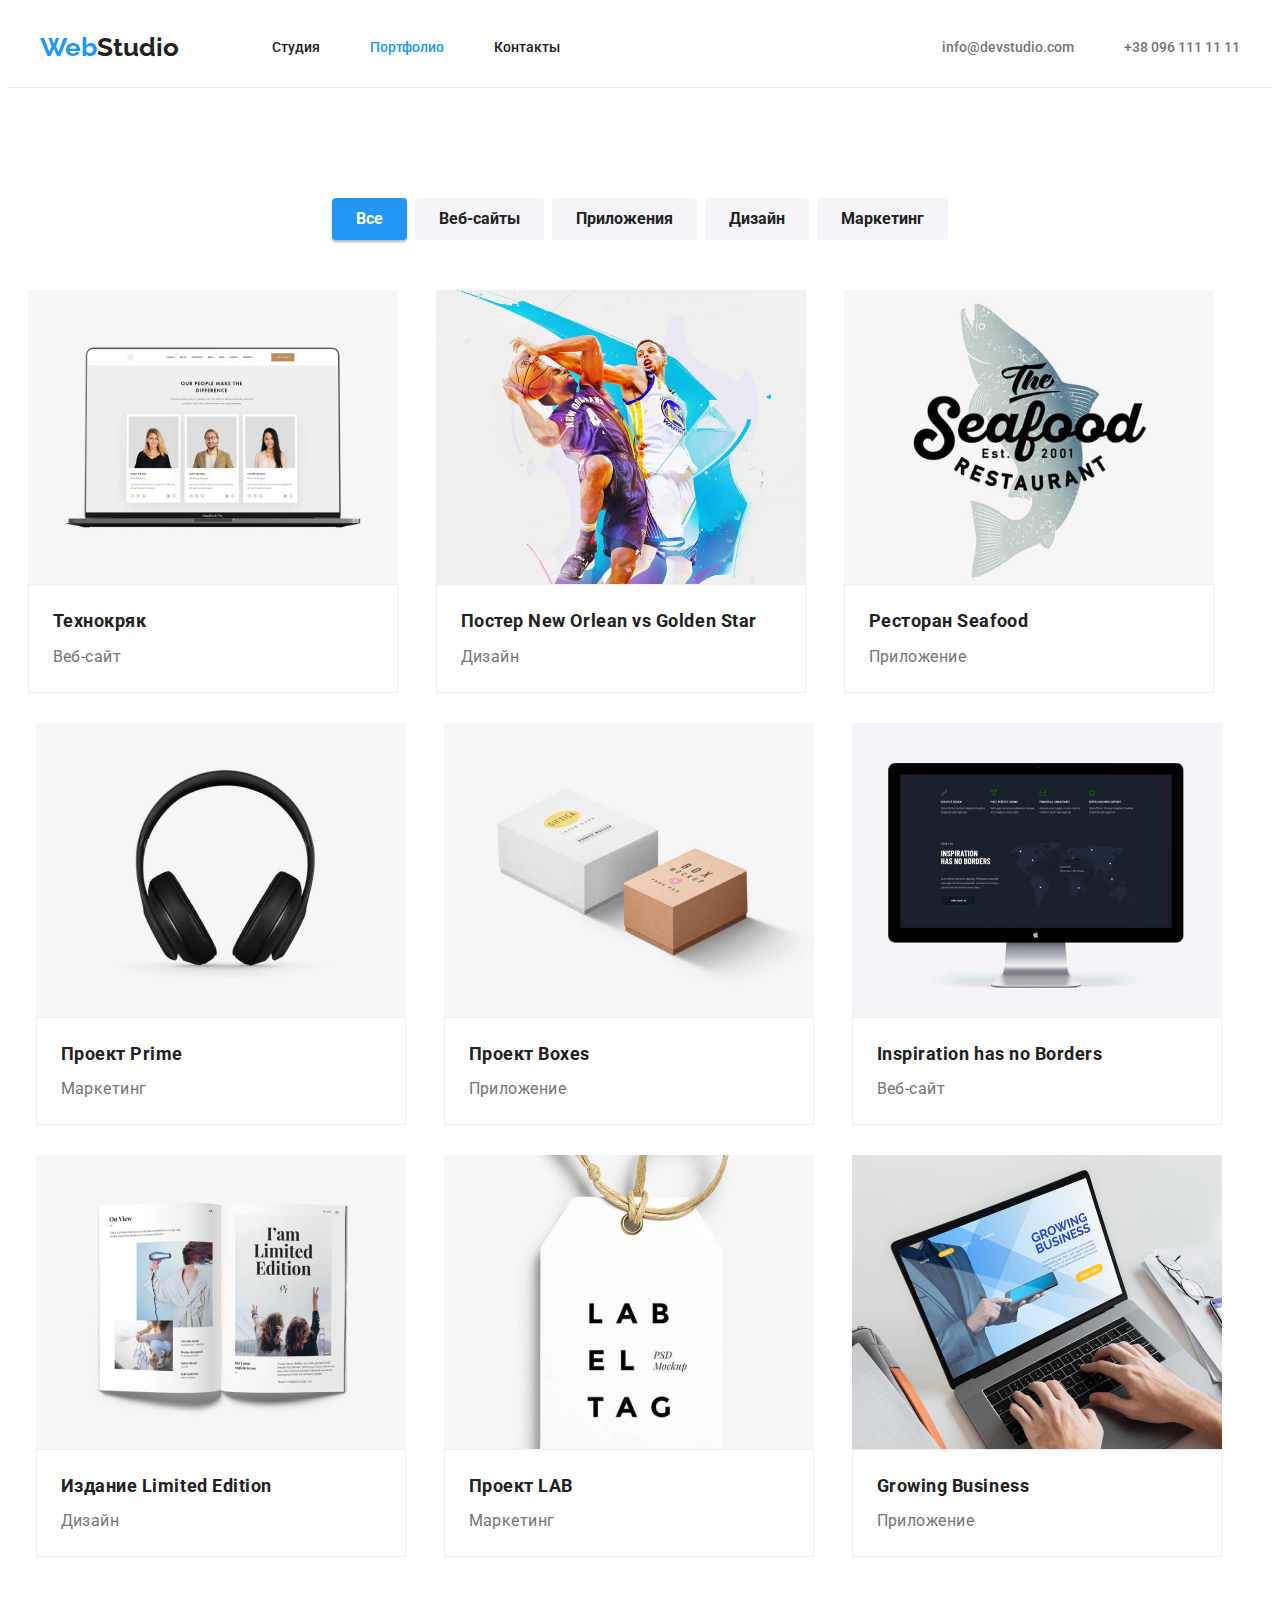
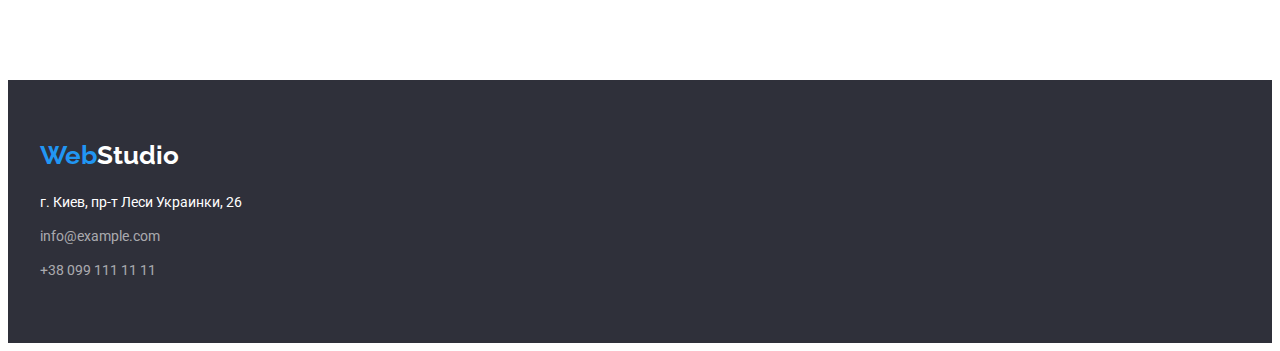
==== commit 740e9a73: "Правки" ====
--- a/portfolio.html
+++ b/portfolio.html
@@ -49,69 +49,96 @@
                 <li class="item"><a class="link" href=""><button class="button" type="button">Маркетинг</button></a></li>
             </ul>
             </div>
-        </section>
+        
         <!-- Карточки -->
-        <section class="product">
+        <div class="product">
 
-            <div class="container">
+            <div class="container-product">
             <ul class="line">
                 <li class="item">
                     <a class="link" href="">
-                        <img src="./images/work1.jpg" alt="Веб-сайт" width="370" height="294">
+                        <img class="images" src="./images/work1.jpg" alt="Веб-сайт" width="370" height="294">
+                        <div class="block-product">
                         <h3 class="title">Технокряк</h3>
                         <p class="text">Веб-сайт</p>
+                        </div>
                     </a>
                 </li>
                 <li class="item">
                     <a class="link" href="">
-                        <img src="./images/work2.jpg" alt="Дизайн" width="370" height="294">
+                        <img class="images" src="./images/work2.jpg" alt="Дизайн" width="370" height="294">
+                        <div class="block-product">
                         <h3 class="title">Постер New Orlean vs Golden Star</h3>
-                        <p class="text">Дизайн</p></a>
+                        <p class="text">Дизайн</p>
+                        </div>
+                    </a>
                     </li>
                 <li class="item">
                     <a class="link" href="">
-                        <img src="./images/work3.jpg" alt="Приложение" width="370" height="294">
+                        <img class="images" src="./images/work3.jpg" alt="Приложение" width="370" height="294">
+                        <div class="block-product">
                         <h3 class="title">Ресторан Seafood</h3>
-                        <p class="text">Приложение</p></a>
+                        <p class="text">Приложение</p>
+                        </div>
+                    </a>
                     </li>
                 <li class="item">
                     <a class="link" href="">
-                        <img src="./images/work4.jpg" alt="Маркетинг" width="370" height="294">
+                        <img class="images" src="./images/work4.jpg" alt="Маркетинг" width="370" height="294">
+                        <div class="block-product">
                         <h3 class="title">Проект Prime</h3>
-                        <p class="text">Маркетинг</p></a>
+                        <p class="text">Маркетинг</p>
+                        </div>
+                    </a>
                     </li>
                 <li class="item">
                     <a class="link" href="">
-                        <img src="./images/work5.jpg" alt="Приложение" width="370" height="294">
+                        <img class="images" src="./images/work5.jpg" alt="Приложение" width="370" height="294">
+                        <div class="block-product">
                         <h3 class="title">Проект Boxes</h3>
-                        <p class="text">Приложение</p></a>
+                        <p class="text">Приложение</p>
+                        </div>
+                    </a>
                     </li>
                 <li class="item">
                     <a class="link" href="">
-                        <img src="./images/work6.jpg" alt="Веб-сайт" width="370" height="294">
+                        <img class="images" src="./images/work6.jpg" alt="Веб-сайт" width="370" height="294">
+                        <div class="block-product">
                         <h3 class="title">Inspiration has no Borders</h3>
-                        <p class="text">Веб-сайт</p></a>
+                        <p class="text">Веб-сайт</p>
+                        </div>
+                    </a>
                     </li>
                 <li class="item">
                     <a class="link" href="">
-                        <img src="./images/work7.jpg" alt="Дизайн" width="370" height="294">
+                        <img class="images" src="./images/work7.jpg" alt="Дизайн" width="370" height="294">
+                        <div class="block-product">
                         <h3 class="title">Издание Limited Edition</h3>
-                        <p class="text">Дизайн</p></a>
+                        <p class="text">Дизайн</p>
+                        </div>
+                    </a>
                     </li>
                 <li class="item">
                     <a class="link" href="">
-                        <img src="./images/work8.jpg" alt="Маркетинг" width="370" height="294">
+                        <img class="images" src="./images/work8.jpg" alt="Маркетинг" width="370" height="294">
+                        <div class="block-product">
                         <h3 class="title">Проект LAB</h3>
-                        <p class="text">Маркетинг</p></a>
+                        <p class="text">Маркетинг</p>
+                        </div>
+                    </a>
                     </li>
                 <li class="item">
                     <a class="link" href="">
-                        <img src="./images/work9.jpg" alt="Приложение" width="370" height="294">
+                        <img class="images" src="./images/work9.jpg" alt="Приложение" width="370" height="294">
+                        <div class="block-product">
                         <h3 class="title">Growing Business</h3>
-                        <p class="text">Приложение</p></a>
+                        <p class="text">Приложение</p>
+                        </div>
+                    </a>
                     </li>
             </ul>
             </div>
+        </div>
         </section>
     </main>
     <!-- Подвал -->
--- a/css/styles.css
+++ b/css/styles.css
@@ -6,12 +6,16 @@
   --hero: #2f303a;
   --footer-link: rgba(255, 255, 255, 0.6);
   --filtr: #f5f4fa;
+  --border-color: #ececec;
 }
 body {
   font-family: "Roboto", sans-serif;
 }
 
 /* Шапка */
+.header-page {
+  border-bottom: 1px solid var(--border-color);
+}
 /* Контейнер */
 .container {
   display: flex;
@@ -61,8 +65,8 @@
   display: block;
   text-decoration: none;
   color: var(--lead-text-color);
-  padding-top: 30px;
-  padding-bottom: 30px;
+  padding-top: 32px;
+  padding-bottom: 32px;
 }
 .head-link:hover,
 .head-link:focus {
@@ -89,6 +93,7 @@
 .head-contacts .link {
   color: var(--contacts-text);
   text-decoration: none;
+  padding: 32px 0;
 }
 .head-contacts .link:focus,
 .head-contacts .link:hover {
@@ -104,14 +109,17 @@
 .banner {
   text-align: center;
   background-color: var(--hero);
-  padding: 200px 452px;
+  padding: 200px 0;
 }
 .banner .title {
   font-size: 44px;
   font-weight: 900;
-  line-height: 1.3;
+  line-height: 1.36;
   text-transform: uppercase;
   color: var(--bg-color);
+  width: 696px;
+  margin-left: auto;
+  margin-right: auto;
 }
 .banner .button {
   color: var(--bg-color);
@@ -163,7 +171,12 @@
   color: var(--contacts-text);
 }
 /* Чем мы занимаемся */
+.work-heading {
+  padding: 94px 0;
+}
 .work-heading .title {
+  margin: 0;
+  margin-bottom: 50px;
   font-weight: 700;
   font-size: 36px;
   line-height: 1.1;
@@ -174,6 +187,8 @@
 .work-heading .line {
   list-style: none;
   display: flex;
+  margin: 0;
+  padding: 0;
 }
 .work-heading .images {
   display: block;
@@ -184,12 +199,15 @@
 /* Наша команда */
 .team {
   padding: 94px 0;
+  background-color: var(--filtr);
 }
 .team .images {
   display: block;
 }
 .team .line {
   display: flex;
+  margin: 0;
+  padding: 0;
 }
 .team .item {
   list-style: none;
@@ -197,7 +215,7 @@
     0px 2px 1px rgba(0, 0, 0, 0.2);
   border-radius: 0px 0px 4px 4px;
   text-align: center;
-  padding-bottom: 30px;
+  overflow: hidden;
 }
 .team .item:not(:first-child) {
   margin-left: 30px;
@@ -218,7 +236,6 @@
   letter-spacing: 0.03em;
   color: var(--lead-text-color);
   margin: 0;
-  margin-top: 30px;
 }
 .team .text {
   font-size: 16px;
@@ -227,17 +244,21 @@
   color: var(--contacts-text);
   margin: 0;
   margin-top: 10px;
+}
+.block-item {
+  padding: 30px 0;
+  background-color: var(--bg-color);
 }
 /* Подвал */
 .footer {
   background: var(--hero);
+  padding: 60px 0;
 }
 .footer .logo-span {
   color: var(--bg-color);
 }
 .cont-footer {
   display: block;
-  padding: 60px 0;
 }
 .cont-footer .text {
   font-family: Roboto;
@@ -305,6 +326,14 @@
 .product {
   padding-bottom: 93px;
 }
+.container-product {
+  display: flex;
+
+  width: 1225px;
+  margin-left: auto;
+  margin-right: auto;
+  padding: 0px 15px;
+}
 .product .line {
   list-style: none;
   display: flex;
@@ -313,34 +342,36 @@
   padding: 0;
 }
 .product .item {
-  margin-bottom: 28px;
-  margin-right: 26px;
+  margin-bottom: 30px;
+  margin-right: 30px;
   background: var(--bg-color);
-  border: 1px solid #eeeeee;
-  padding-bottom: 20px;
 }
 .product .item:nth-child(3n) {
   margin-right: 0;
 }
+.product .images {
+  display: block;
+}
 .product .title {
   font-size: 18px;
   font-weight: 700;
-  line-height: 1.1;
-  letter-spacing: 0.03em;
-  color: var(--lead-text-color);
-  margin: 0;
-  margin-top: 20px;
-  margin-bottom: 10px;
-  margin-left: 24px;
+  line-height: 1.8;
+  letter-spacing: 0.03em;
+  color: var(--lead-text-color);
+  margin: 0;
 }
 .product .text {
   font-size: 16px;
-  line-height: 1.1;
-  letter-spacing: 0.03em;
-  color: var(--contacts-text);
-  margin: 0;
-  margin-left: 24px;
+  line-height: 1.87;
+  letter-spacing: 0.03em;
+  color: var(--contacts-text);
+  margin: 0;
+  margin-top: 4px;
 }
 .product .link {
   text-decoration: none;
 }
+.block-product {
+  padding: 20px 24px;
+  border: 1px solid #eeeeee;
+}
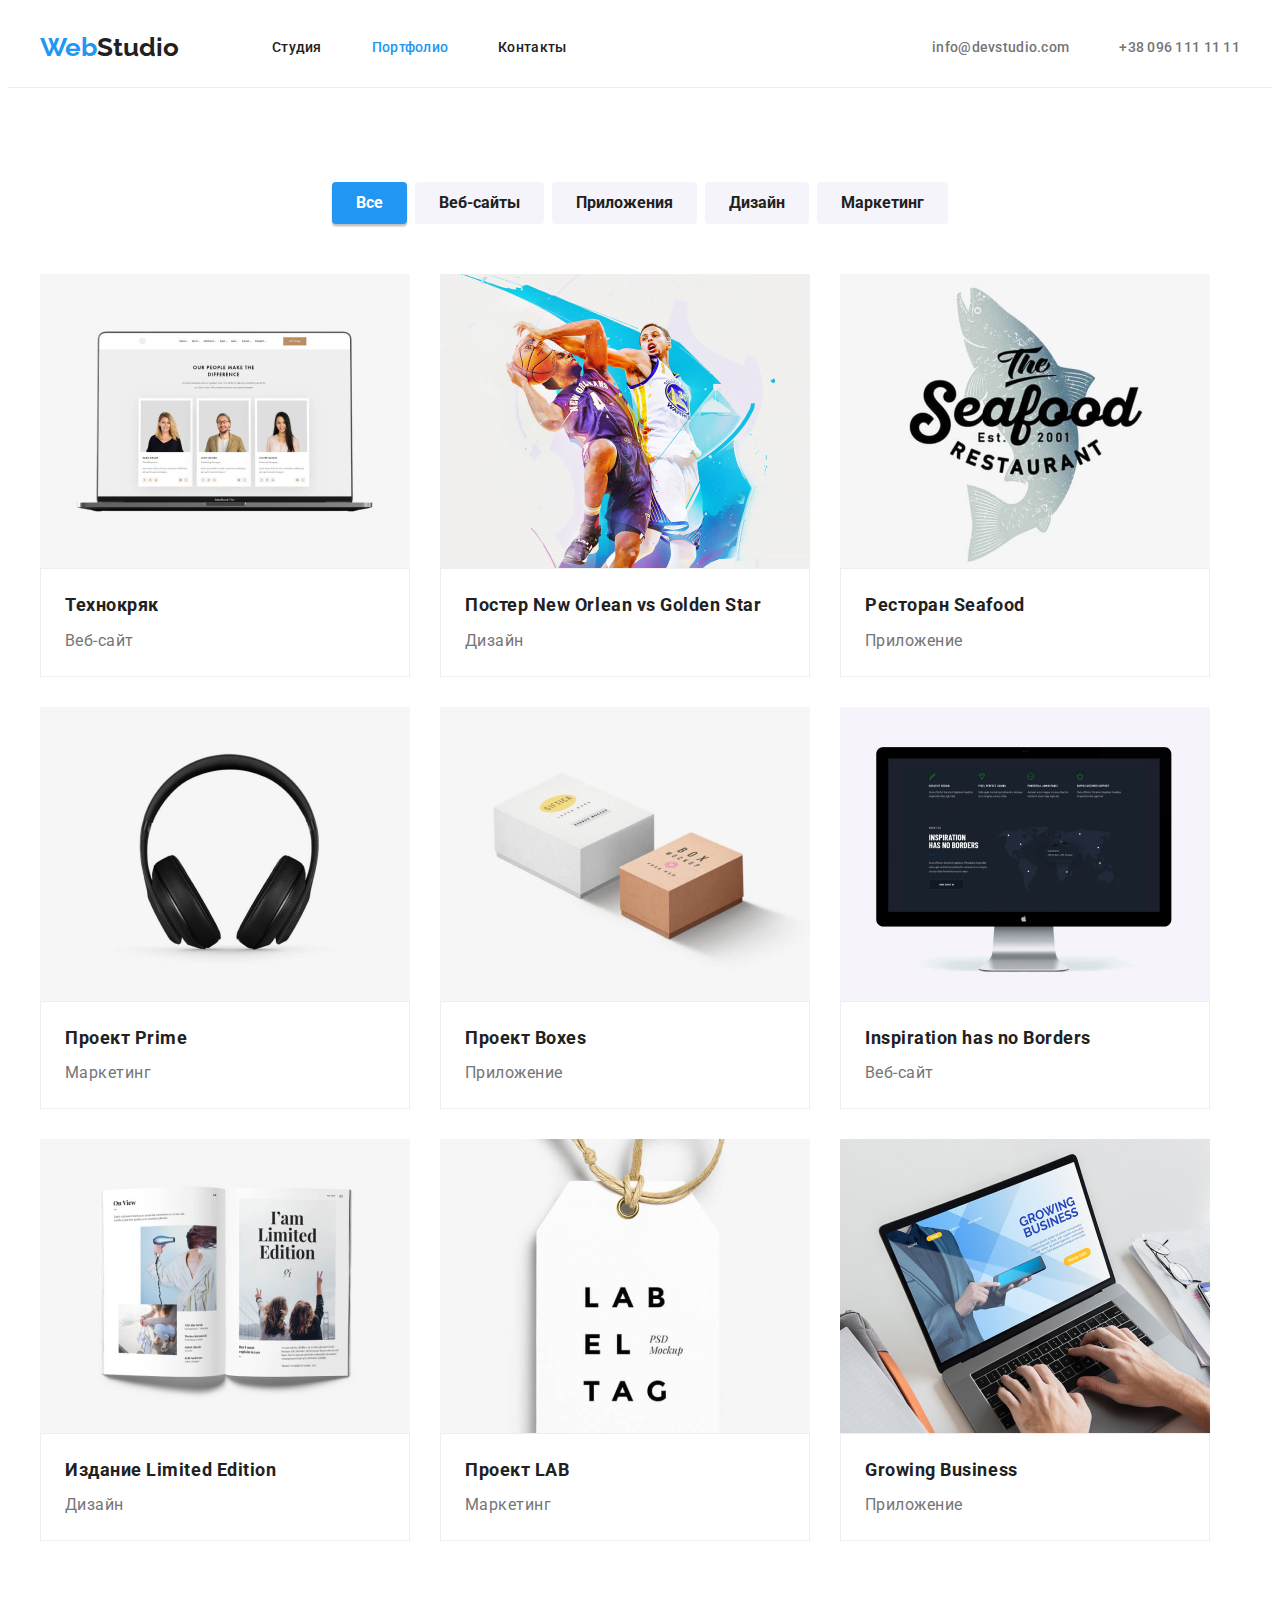
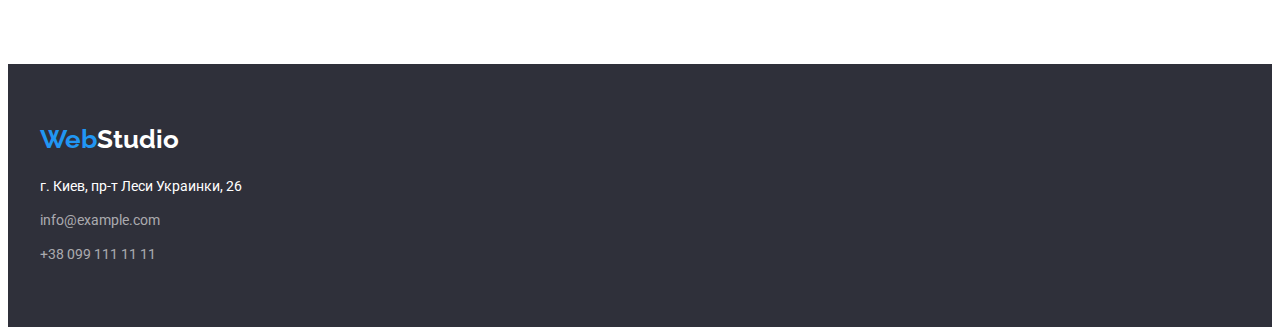
==== commit bdb84e65: "Правки" ====
--- a/portfolio.html
+++ b/portfolio.html
@@ -41,12 +41,12 @@
         <!-- Навигация -->
         <section class="filtr">
             <div class="container">
-            <ul class="line">
-                <li class="item"><a class="link" href=""><button class="button activebut" type="button">Все</button></a></li>
-                <li class="item"><a class="link" href=""><button class="button" type="button">Веб-сайты</button></a></li>
-                <li class="item"><a class="link" href=""><button class="button" type="button">Приложения</button></a></li>
-                <li class="item"><a class="link" href=""><button class="button" type="button">Дизайн</button></a></li>
-                <li class="item"><a class="link" href=""><button class="button" type="button">Маркетинг</button></a></li>
+            <ul class="line-filtr">
+                <li class="item-filtr"><a class="link" href=""><button class="button activebut" type="button">Все</button></a></li>
+                <li class="item-filtr"><a class="link" href=""><button class="button" type="button">Веб-сайты</button></a></li>
+                <li class="item-filtr"><a class="link" href=""><button class="button" type="button">Приложения</button></a></li>
+                <li class="item-filtr"><a class="link" href=""><button class="button" type="button">Дизайн</button></a></li>
+                <li class="item-filtr"><a class="link" href=""><button class="button" type="button">Маркетинг</button></a></li>
             </ul>
             </div>
         
@@ -54,8 +54,8 @@
         <div class="product">
 
             <div class="container-product">
-            <ul class="line">
-                <li class="item">
+            <ul class="line-product">
+                <li class="item-product">
                     <a class="link" href="">
                         <img class="images" src="./images/work1.jpg" alt="Веб-сайт" width="370" height="294">
                         <div class="block-product">
@@ -64,7 +64,7 @@
                         </div>
                     </a>
                 </li>
-                <li class="item">
+                <li class="item-product">
                     <a class="link" href="">
                         <img class="images" src="./images/work2.jpg" alt="Дизайн" width="370" height="294">
                         <div class="block-product">
@@ -73,7 +73,7 @@
                         </div>
                     </a>
                     </li>
-                <li class="item">
+                <li class="item-product">
                     <a class="link" href="">
                         <img class="images" src="./images/work3.jpg" alt="Приложение" width="370" height="294">
                         <div class="block-product">
@@ -82,7 +82,7 @@
                         </div>
                     </a>
                     </li>
-                <li class="item">
+                <li class="item-product">
                     <a class="link" href="">
                         <img class="images" src="./images/work4.jpg" alt="Маркетинг" width="370" height="294">
                         <div class="block-product">
@@ -91,7 +91,7 @@
                         </div>
                     </a>
                     </li>
-                <li class="item">
+                <li class="item-product">
                     <a class="link" href="">
                         <img class="images" src="./images/work5.jpg" alt="Приложение" width="370" height="294">
                         <div class="block-product">
@@ -100,7 +100,7 @@
                         </div>
                     </a>
                     </li>
-                <li class="item">
+                <li class="item-product">
                     <a class="link" href="">
                         <img class="images" src="./images/work6.jpg" alt="Веб-сайт" width="370" height="294">
                         <div class="block-product">
@@ -109,7 +109,7 @@
                         </div>
                     </a>
                     </li>
-                <li class="item">
+                <li class="item-product">
                     <a class="link" href="">
                         <img class="images" src="./images/work7.jpg" alt="Дизайн" width="370" height="294">
                         <div class="block-product">
@@ -118,7 +118,7 @@
                         </div>
                     </a>
                     </li>
-                <li class="item">
+                <li class="item-product">
                     <a class="link" href="">
                         <img class="images" src="./images/work8.jpg" alt="Маркетинг" width="370" height="294">
                         <div class="block-product">
@@ -127,7 +127,7 @@
                         </div>
                     </a>
                     </li>
-                <li class="item">
+                <li class="item-product">
                     <a class="link" href="">
                         <img class="images" src="./images/work9.jpg" alt="Приложение" width="370" height="294">
                         <div class="block-product">
--- a/css/styles.css
+++ b/css/styles.css
@@ -11,7 +11,10 @@
 body {
   font-family: "Roboto", sans-serif;
 }
-
+h1,h2,h3,ul,li {
+  margin: 0;
+  padding: 0;
+}
 /* Шапка */
 .header-page {
   border-bottom: 1px solid var(--border-color);
@@ -54,6 +57,7 @@
   font-weight: 500;
   font-size: 14px;
   line-height: 1.1;
+  letter-spacing: 0.02em;
   margin: 0;
   margin-left: 93px;
   padding: 0;
@@ -83,6 +87,7 @@
   font-weight: 500;
   font-size: 14px;
   line-height: 1.1;
+  letter-spacing: 0.02em;
   color: var(--contacts-text);
   list-style: none;
   align-items: center;
@@ -115,6 +120,7 @@
   font-size: 44px;
   font-weight: 900;
   line-height: 1.36;
+  letter-spacing: 0.06em;
   text-transform: uppercase;
   color: var(--bg-color);
   width: 696px;
@@ -127,10 +133,11 @@
   font-size: 16px;
   font-weight: 700;
   line-height: 1.8;
+  margin-top: 30px;
   cursor: pointer;
   padding: 10px 32px;
   box-shadow: 0px 4px 4px rgba(0, 0, 0, 0.15);
-  border-color: transparent;
+  border: none;
   border-radius: 4px;
 }
 .banner .button:hover {
@@ -138,7 +145,7 @@
 }
 /* Наши сильные стороны */
 .work {
-  padding: 94px 0;
+  padding-top: 94px;
 }
 .work .item {
   list-style: none;
@@ -222,6 +229,7 @@
 }
 .team .title-lead {
   font-weight: 700;
+  margin-bottom: 50px;
   font-weight: 700;
   font-size: 36px;
   line-height: 1.1;
@@ -285,15 +293,16 @@
 .filtr {
   padding-top: 94px;
 }
-.filtr .line {
-  list-style: none;
-  display: flex;
-  padding: 0;
+.filtr .line-filtr {
+  list-style: none;
+  display: flex;
+  padding: 0;
+  margin: 0;
   margin-bottom: 50px;
   margin-left: auto;
   margin-right: auto;
 }
-.filtr .item:not(:first-child) {
+.filtr .item-filtr:not(:first-child) {
   margin-left: 8px;
 }
 .filtr .button {
@@ -329,24 +338,24 @@
 .container-product {
   display: flex;
 
-  width: 1225px;
+  width: 1200px;
   margin-left: auto;
   margin-right: auto;
   padding: 0px 15px;
 }
-.product .line {
+.product .line-product {
   list-style: none;
   display: flex;
   flex-wrap: wrap;
   margin: 0;
   padding: 0;
 }
-.product .item {
+.product .item-product {
   margin-bottom: 30px;
   margin-right: 30px;
   background: var(--bg-color);
 }
-.product .item:nth-child(3n) {
+.product .item-product:nth-child(3n) {
   margin-right: 0;
 }
 .product .images {
